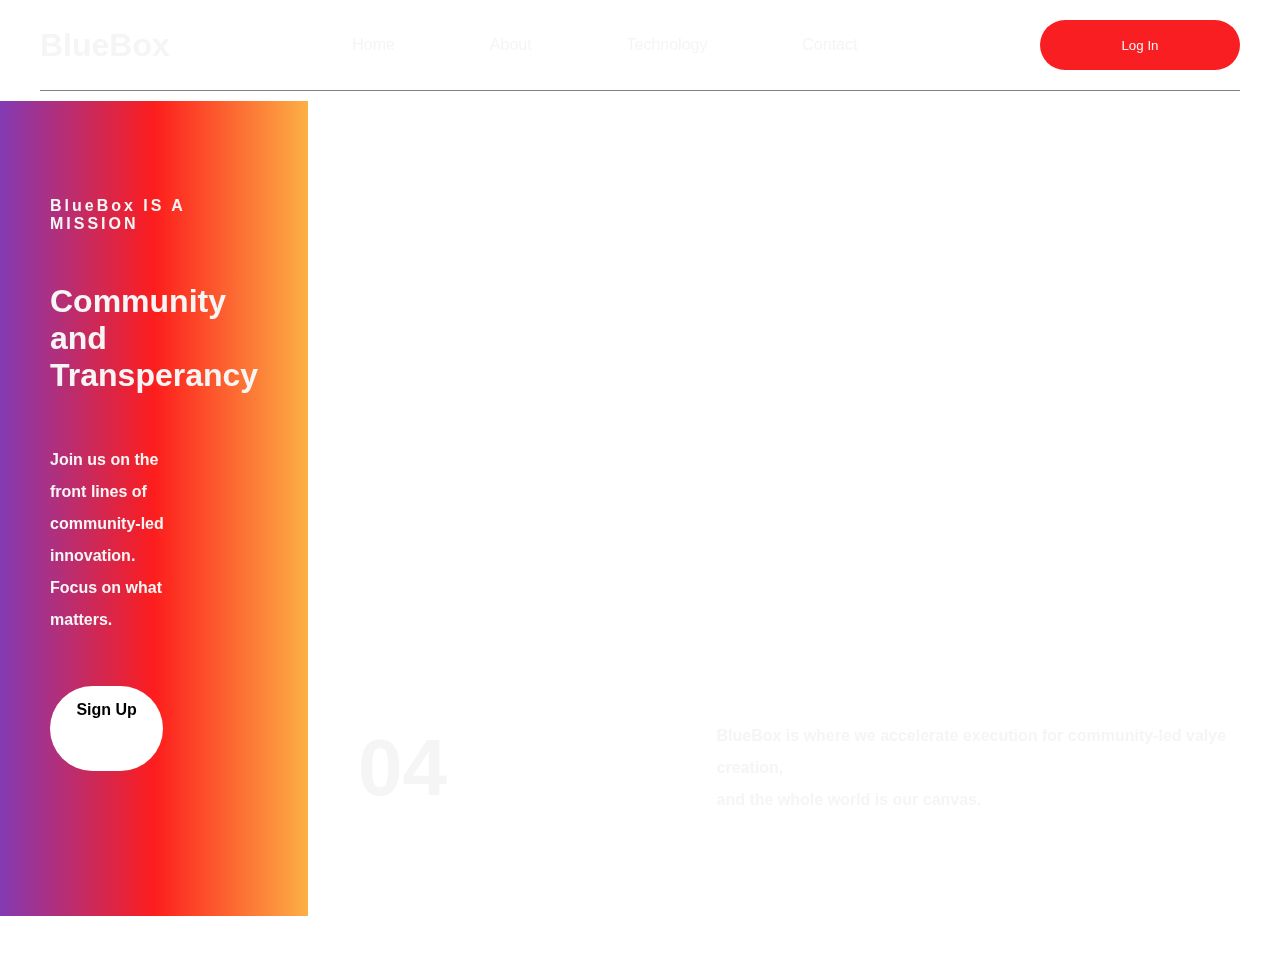
==== index.html @ 7328b6b7 "Add files via upload" ====
<!DOCTYPE html>
<html lang="en">
<head>
    <meta charset="UTF-8">
    <meta http-equiv="X-UA-Compatible" content="IE=edge">
    <meta name="viewport" content="width=device-width, initial-scale=1.0">
    <link rel="shortcut icon" href="favicon.ico" type="image/x-icon">
    <!-- CSS only -->
    
<link href="https://cdn.jsdelivr.net/npm/bootstrap@5.2.2/dist/css/bootstrap.min.css" rel="stylesheet" integrity="sha384-Zenh87qX5JnK2Jl0vWa8Ck2rdkQ2Bzep5IDxbcnCeuOxjzrPF/et3URy9Bv1WTRi" crossorigin="anonymous">
<link rel="stylesheet" href="styles.css">
    <title>BlueBox</title>
</head>
<body>
   
   <section class="containerz">
    <div class="logoContainer">BlueBox</div>
    <!-- navbar -->
    <div class="nav">
        <a href="index.html"><p>Home</p></a>
       <a href="about.html"> <p>About</p></a>
        <p>Technology</p>
        <p>Contact</p>
    </div>
   <div class="logins">
    <!-- <p>Login</p> -->
   <button class="btn btn-info">Log In</button>
   </div>

   </section>
  

    <main>
        <div class="container-main">
            <img src="assets/bg.jpg" alt="">
            <aside class="col-md-3 col-sm-12">
                <div class="oneLine">BlueBox IS A MISSION</div>
                <div class="heading"><h1>Community and Transperancy</h1></div>
                <div class="captions">
                    <p>
                        Join us on the front lines of community-led innovation. Focus on what matters.
                    </p>
                </div>
                <div class=" btn btn-sm btn-primary sign-up">Sign Up</div>
            </aside>
            <div class="hero col-md-9 col-sm-12">
            <div class="hero-row">
                <h1>04</h1>
                <p class="col-md-4">BlueBox is where we accelerate execution for community-led valye creation,<br> and the whole world is our canvas.</p>
            </div>

            </div>
        </div>
    </main>

    <!-- ------------------------------------- -->
    <!-- JavaScript Bundle with Popper -->
<script src="https://cdn.jsdelivr.net/npm/bootstrap@5.2.2/dist/js/bootstrap.bundle.min.js" integrity="sha384-OERcA2EqjJCMA+/3y+gxIOqMEjwtxJY7qPCqsdltbNJuaOe923+mo//f6V8Qbsw3" 
crossorigin="anonymous"></script>
</body>
</html>
---- styles.css ----
*{
    margin: 0;
    padding: 0;
    font-family: sans-serif;
    color: whitesmoke;
    font-family: 'Poppins',sans-serif;
}

.nav > p{
    margin: 0;
    padding: 0;
}

p{
    line-height: 2;text-align: left;
}
.oneLine{
    text-align: left;
    font-weight: bold;
    letter-spacing: 3px;
}

/* html,body{

} */
/* header navbar contianer */
.containerz{
    display: flex;
    justify-content: space-between;
    align-items: center;
    border-bottom: 1px solid gray;
    padding-bottom: 20px ;
    border-collapse: separate;
    margin: 10px 40px;
    margin-top: 20px;
    
}




.logoContainer{
    font-size: 32px;
    display: flex;
    font-weight: bold;
    display: flex;
    user-select: none;
    cursor: crosshair;
}

.nav{
    width: 50%;
    display: flex;
    justify-content: space-around;
    cursor: pointer;

}

.nav p:hover{
    color: #FCA542;
}



.logins{
    /* width: 10%; */
    display: flex;
    flex: 1/2;
    justify-content: space-evenly;
    align-items: center;
   
}

.sign-up{
    /* background-color: black; */
    background-color: #FCA542;
    font-weight: 900;
    height: 55px;
    width: 200px;
    border: none;
    /* color: rgb(0, 0, 0); */
    /* padding:20px 60px; */
    text-align: center;  
    border-radius: 50px;
    cursor: pointer;
}


.btn-primary:hover{
    background-color: #F91E21;
}
/* Hero Section */
.get-in{
    background-color: #FCA542;
    font-weight: 900;
   height: 50px;
    width: 200px;
    border: none;
    justify-content: center;
    align-items: center;
    text-align: center;  
    border-radius: 50px;
    cursor: pointer;
}
.container-main{
    
    display: flex;
   
    /* margin-top: 10px; */
    /* height: 100vh; */


    /* flex:  auto; */
    /* flex-direction: column; */
}

aside{
    /* width: 25%; */
    
    /* background-color:#C6CCD5; */
    background: rgb(131,58,120);
background: -moz-linear-gradient(90deg, rgba(131,58,180,1) 0%, rgba(253,29,29,1) 50%, rgba(252,176,69,1) 100%);
background: -webkit-linear-gradient(90deg, rgba(131,58,180,1) 0%, rgba(253,29,29,1) 50%, rgba(252,176,69,1) 100%);
background: linear-gradient(90deg, rgba(131,58,180,1) 0%, rgba(253,29,29,1) 50%, rgba(252,176,69,1) 100%);
filter: progid:DXImageTransform.Microsoft.gradient(startColorstr="#833ab4",endColorstr="#fcb045",GradientType=1);
    display: flex;
    flex-direction: column;
    justify-content: center;
    padding: 50px 50px;
    align-items: center;
   
    color: white;
}

img{
    /* width: 100%; */
    position: fixed;
    z-index: -1;
    height: 100vh;
    filter: blur(.5px);
   transform: scale(1.5);
   padding-left: 150px;
}
a{
    text-decoration: none;
}

main .btn{
    /* flex: auto 1 auto; */
   
    padding: 15px;
    width: 40%;
    background-color: white ;
    border-radius: 50px;
    border: none;
    color: black;
    /* box-shadow: inset 1px 1px 5px; */
    /* height:50px; */
}
main .btn:active{
    background-color: greenyellow;
}

main .btn:hover{

    background: rgb(131,58,180);
    /* background: -moz-linear-gradient(90deg, rgba(131,58,180,1) 0%, rgba(253,29,29,1) 50%, rgba(252,176,69,1) 100%);
    background: -webkit-linear-gradient(90deg, rgba(131,58,180,1) 0%, rgba(253,29,29,1) 50%, rgba(252,176,69,1) 100%);
    background: linear-gradient(90deg, rgba(131,58,180,1) 0%, rgba(253,29,29,1) 50%, rgba(252,176,69,1) 100%);
    filter: progid:DXImageTransform.Microsoft.gradient(startColorstr="#833ab4",endColorstr="#fcb045",GradientType=1); */
}

main div{
    margin-bottom: 50px;
    align-self: start;  
}

main p {
    width: 60%;
    font-weight: bold;
}



/* Hero section */

.hero{
     
    /* flex: 70%;  */
    position: relative;
    display: flex;
    flex-direction: column-reverse;
    height: 85vh;
    
    padding-left: 50px;
    padding-right: 50px;
    /* background-color: aqua; */
    /* background-image: url('assets/bg.jpg');    */
    /* background-color: aquamarine; */
}


.hero h1{
    /* color: green; {test} */
    font-size: 5rem;
   
}

.hero-row  {
    display: flex;
    width: 70vw;
    justify-content: space-between;
    align-items: center;
    color: rgb(39, 10, 10);
}

/* .hero-row p {
  color: yellowgreen;   
} */


.btn-info{
    background-color: #F91E21;
    width: 200px;
    border: none;
    border-radius: 50px;
    height: 50px;
}
.btn-info:hover{
    background-color: #FCA542;
}
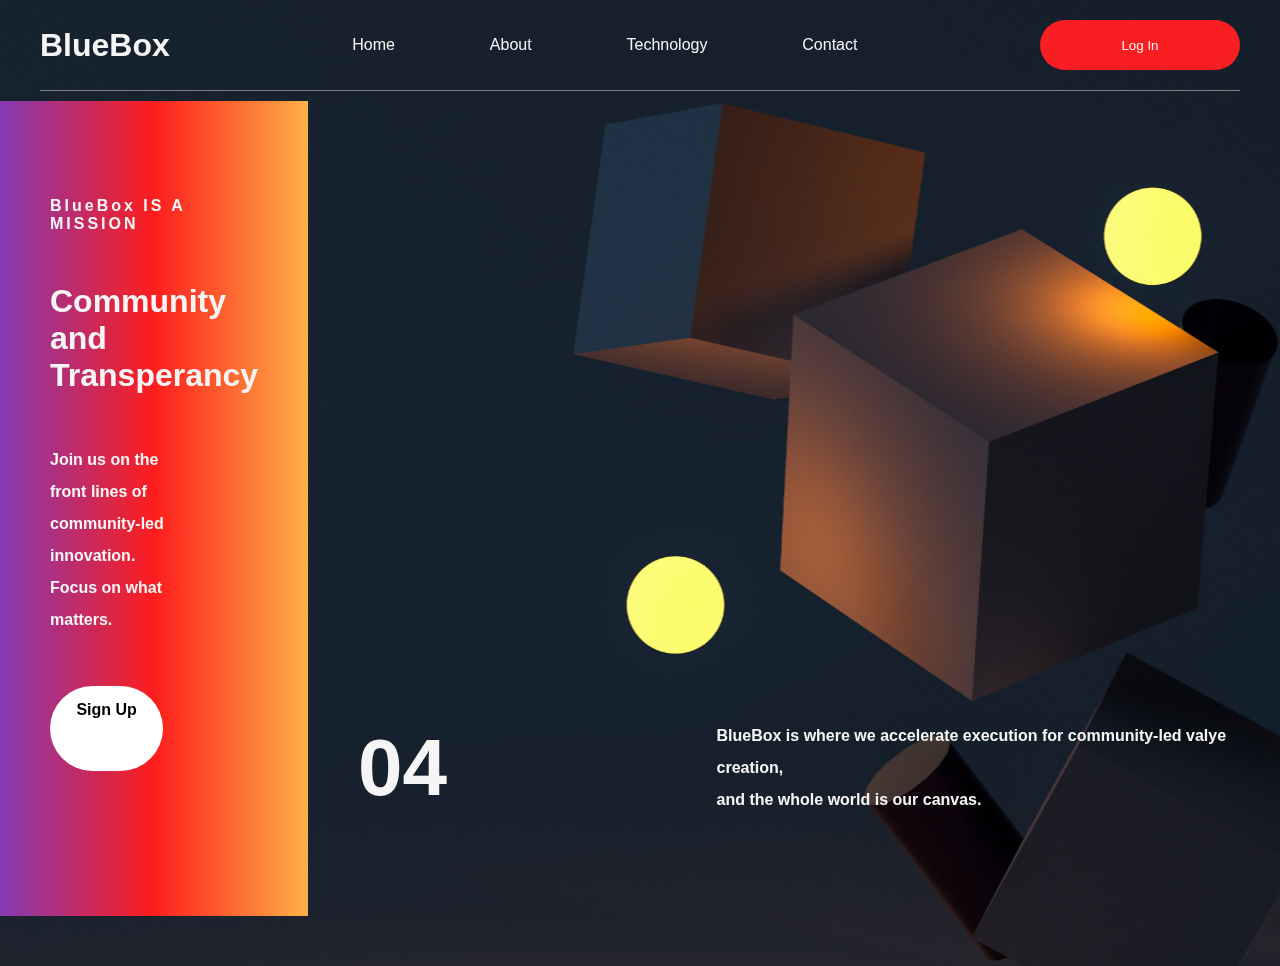
==== commit 5b867c63: "Update index.html" ====
--- a/index.html
+++ b/index.html
@@ -32,7 +32,7 @@
 
     <main>
         <div class="container-main">
-            <img src="assets/bg.jpg" alt="">
+            <img src="bg.jpg" alt="">
             <aside class="col-md-3 col-sm-12">
                 <div class="oneLine">BlueBox IS A MISSION</div>
                 <div class="heading"><h1>Community and Transperancy</h1></div>
@@ -58,4 +58,4 @@
 <script src="https://cdn.jsdelivr.net/npm/bootstrap@5.2.2/dist/js/bootstrap.bundle.min.js" integrity="sha384-OERcA2EqjJCMA+/3y+gxIOqMEjwtxJY7qPCqsdltbNJuaOe923+mo//f6V8Qbsw3" 
 crossorigin="anonymous"></script>
 </body>
-</html>+</html>
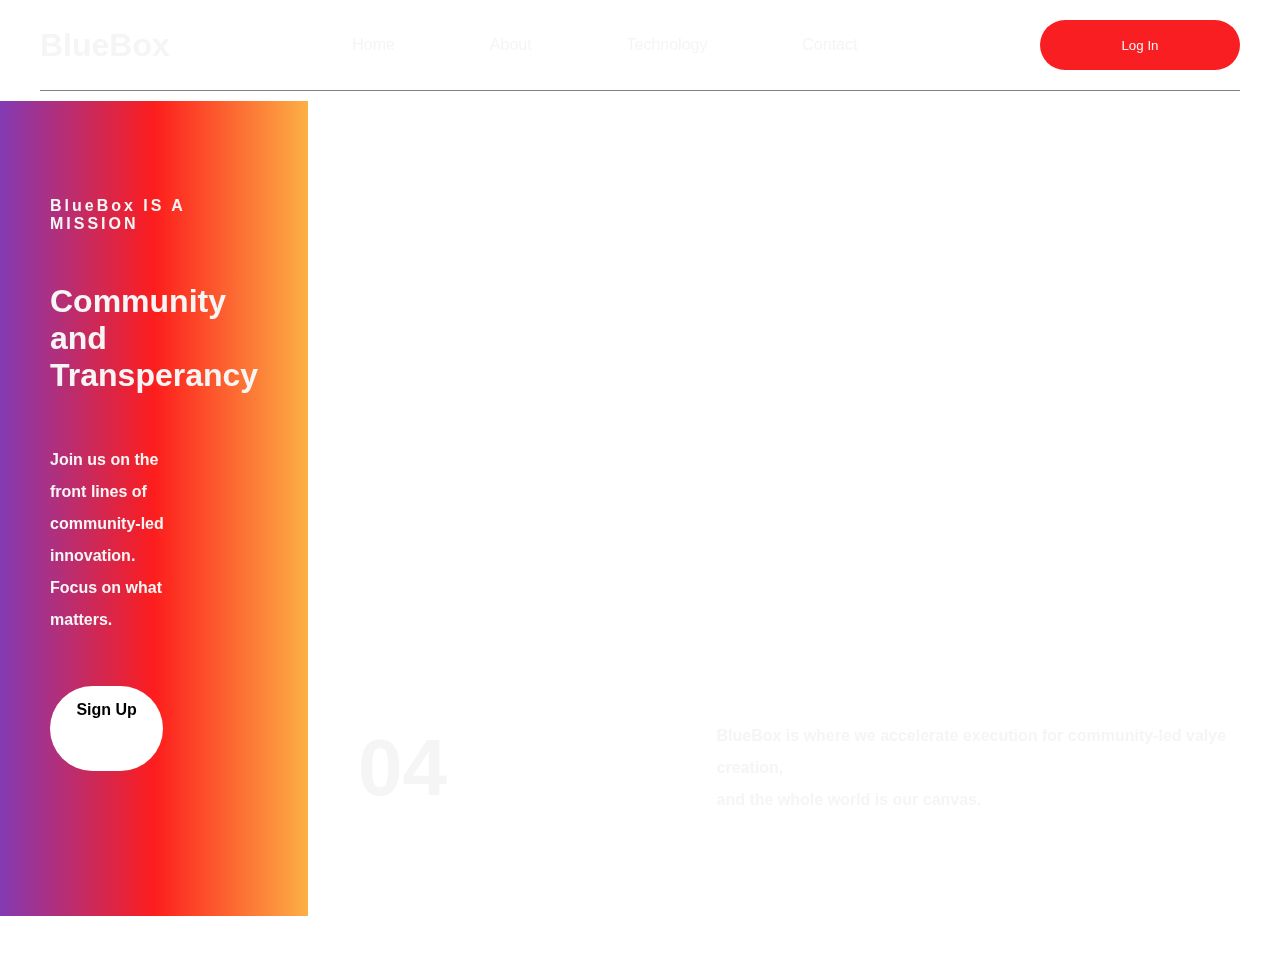
==== commit ca059eb0: "Add files via upload" ====
--- a/index.html
+++ b/index.html
@@ -14,7 +14,7 @@
 <body>
    
    <section class="containerz">
-    <div class="logoContainer">BlueBox</div>
+    <div class="logoContainer  p-animation">BlueBox</div>
     <!-- navbar -->
     <div class="nav">
         <a href="index.html"><p>Home</p></a>
@@ -32,21 +32,21 @@
 
     <main>
         <div class="container-main">
-            <img src="bg.jpg" alt="">
+            <img class="p-animation" src="assets/bg.jpg" alt="">
             <aside class="col-md-3 col-sm-12">
                 <div class="oneLine">BlueBox IS A MISSION</div>
                 <div class="heading"><h1>Community and Transperancy</h1></div>
                 <div class="captions">
-                    <p>
+                    <p class="wtf">
                         Join us on the front lines of community-led innovation. Focus on what matters.
                     </p>
                 </div>
-                <div class=" btn btn-sm btn-primary sign-up">Sign Up</div>
+                <div class=" btn btn-sm btn-primary sign-up  ">Sign Up</div>
             </aside>
             <div class="hero col-md-9 col-sm-12">
             <div class="hero-row">
-                <h1>04</h1>
-                <p class="col-md-4">BlueBox is where we accelerate execution for community-led valye creation,<br> and the whole world is our canvas.</p>
+                <h1 class="h1-animation">04</h1>
+                <p class="col-md-4 p-animation">BlueBox is where we accelerate execution for community-led valye creation,<br> and the whole world is our canvas.</p>
             </div>
 
             </div>
@@ -58,4 +58,4 @@
 <script src="https://cdn.jsdelivr.net/npm/bootstrap@5.2.2/dist/js/bootstrap.bundle.min.js" integrity="sha384-OERcA2EqjJCMA+/3y+gxIOqMEjwtxJY7qPCqsdltbNJuaOe923+mo//f6V8Qbsw3" 
 crossorigin="anonymous"></script>
 </body>
-</html>
+</html>--- a/styles.css
+++ b/styles.css
@@ -135,6 +135,8 @@
 img{
     /* width: 100%; */
     position: fixed;
+    scale: 1.5;
+    margin-left: 20px;
     z-index: -1;
     height: 100vh;
     filter: blur(.5px);
@@ -228,4 +230,35 @@
 }
 .btn-info:hover{
     background-color: #FCA542;
-}+}
+
+
+.h1-animation{
+    animation: animate 3s infinite alternate  ;
+}
+.p-animation{
+    animation:  animate2 3s infinite alternate linear;
+}
+
+@keyframes animate {
+    0% {
+        transform: translate3d(0,0,0) rotate(0deg);
+       
+    }
+    100%{
+        transform: translate3d(150px,0,0) rotate(30deg);
+        
+        
+    }
+    
+}
+
+@keyframes animate2 {
+    0% {
+        transform: translate3d(0,0,0);
+    }
+    100%{
+        transform: translate3d(0,20px,0);
+    }
+}
+
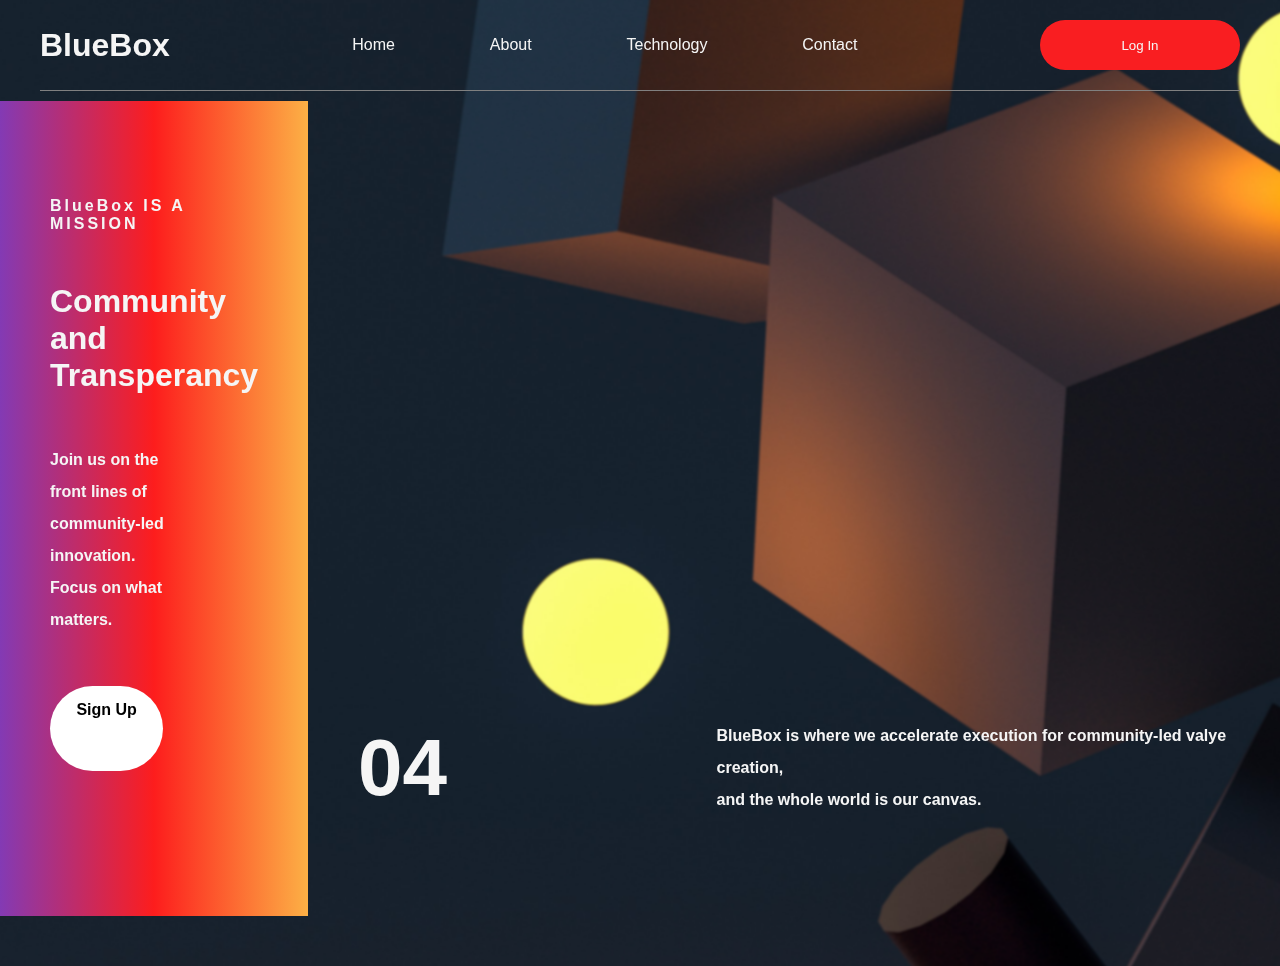
==== commit 7100c395: "Update index.html" ====
--- a/index.html
+++ b/index.html
@@ -32,7 +32,7 @@
 
     <main>
         <div class="container-main">
-            <img class="p-animation" src="assets/bg.jpg" alt="">
+            <img class="p-animation" src="bg.jpg" alt="">
             <aside class="col-md-3 col-sm-12">
                 <div class="oneLine">BlueBox IS A MISSION</div>
                 <div class="heading"><h1>Community and Transperancy</h1></div>
@@ -58,4 +58,4 @@
 <script src="https://cdn.jsdelivr.net/npm/bootstrap@5.2.2/dist/js/bootstrap.bundle.min.js" integrity="sha384-OERcA2EqjJCMA+/3y+gxIOqMEjwtxJY7qPCqsdltbNJuaOe923+mo//f6V8Qbsw3" 
 crossorigin="anonymous"></script>
 </body>
-</html>+</html>
